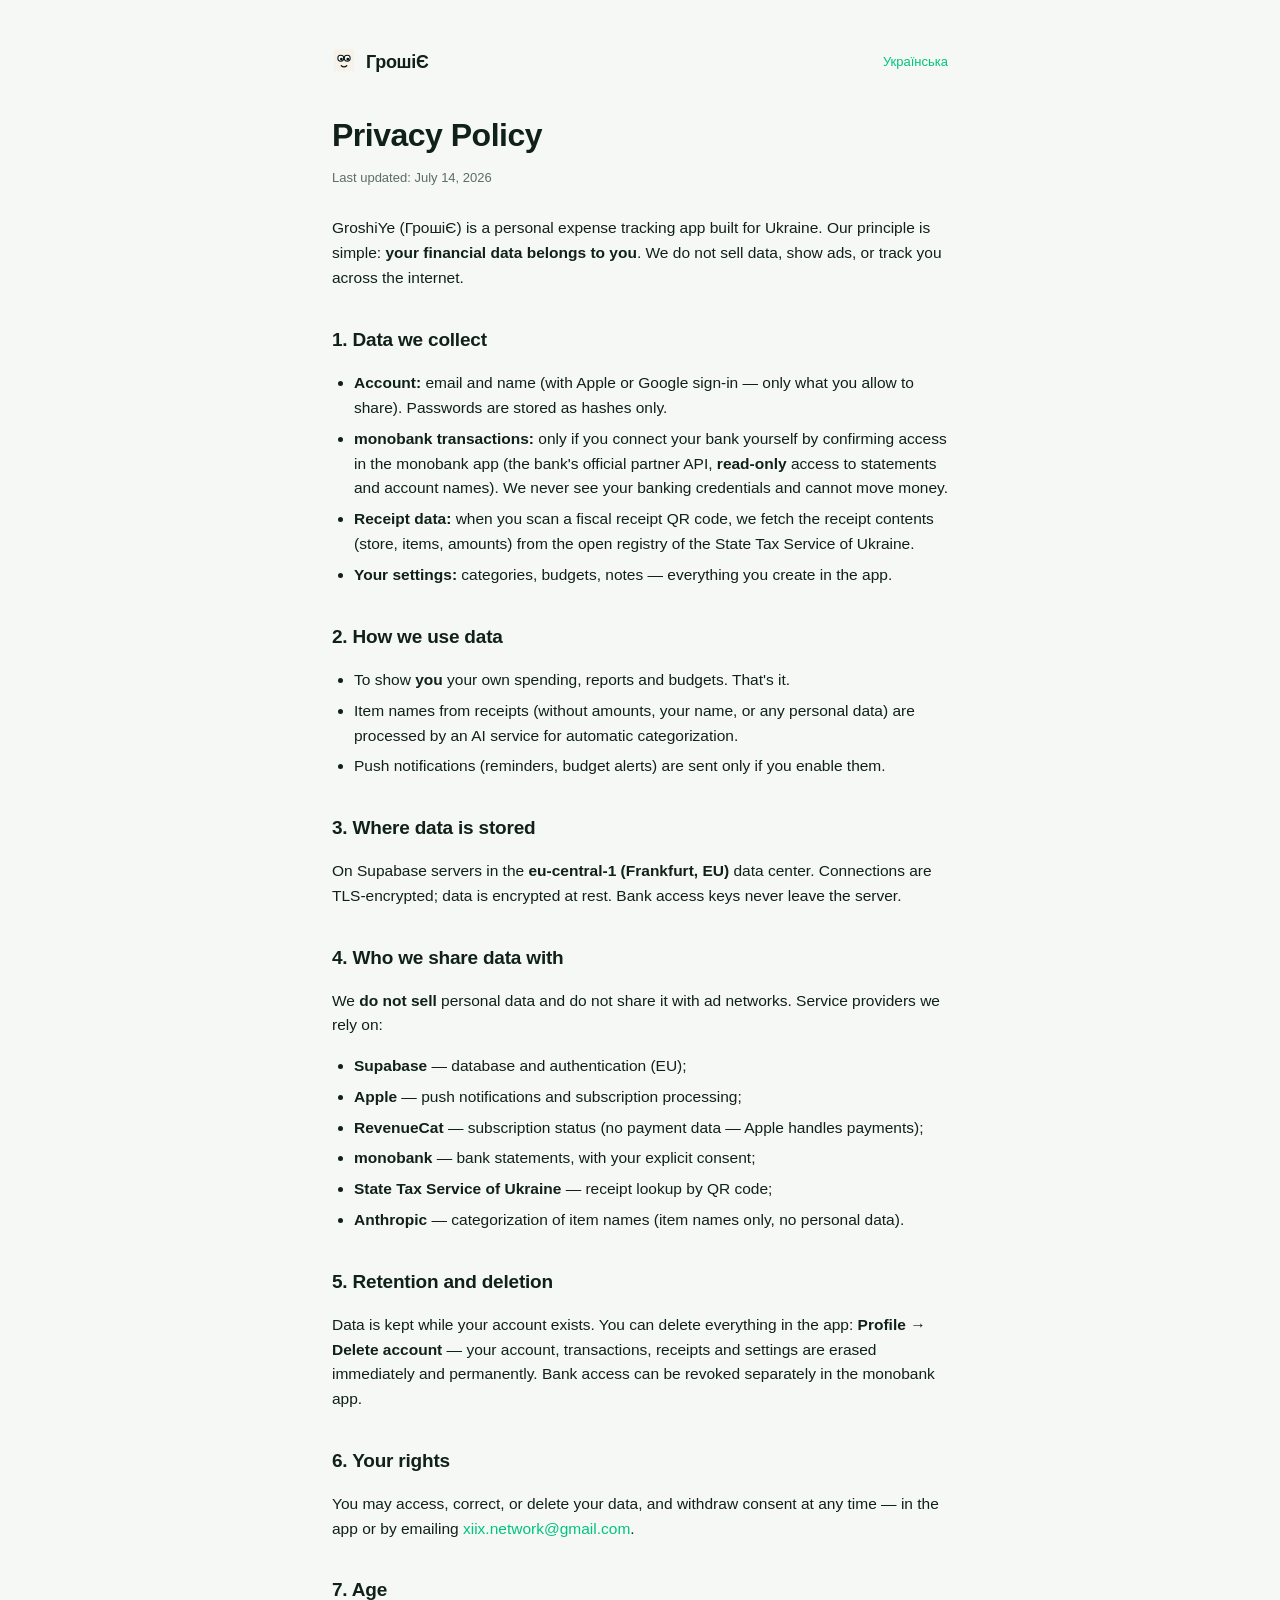
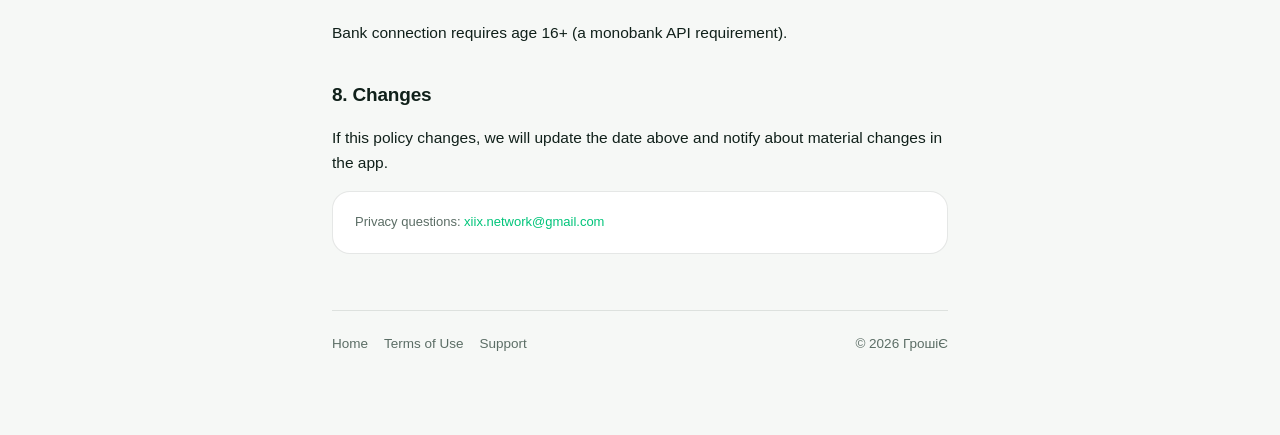
==== privacy-en.html @ 43907e04 "GroshiYe site: landing + privacy (UA/EN) + terms + support" ====
<!doctype html>
<html lang="en">
<head>
<meta charset="utf-8">
<meta name="viewport" content="width=device-width, initial-scale=1">
<title>Privacy Policy — GroshiYe (ГрошіЄ)</title>
<link rel="stylesheet" href="style.css">
</head>
<body>
<div class="wrap">
  <nav class="nav">
    <a class="brand" href="index.html">
      <svg width="24" height="28" viewBox="0 0 26 30" fill="none"><path d="M2 3c0-1.1.9-2 2-2h18c1.1 0 2 .9 2 2v23l-2.75-2-2.75 2-2.75-2-2.75 2-2.75-2-2.75 2-2.75-2L2 26V3z" fill="var(--paper)"/><circle cx="9.5" cy="11" r="3.2" fill="#fff" stroke="#04130d" stroke-width="1.1"/><circle cx="16.5" cy="11" r="3.2" fill="#fff" stroke="#04130d" stroke-width="1.1"/><circle cx="10.1" cy="11.8" r="1.5" fill="#04130d"/><circle cx="17.1" cy="11.8" r="1.5" fill="#04130d"/><path d="M10 19c1.8 1.6 4.2 1.6 6 0" stroke="#04130d" stroke-width="1.3" stroke-linecap="round"/></svg>
      ГрошіЄ
    </a>
    <span class="lang"><a href="privacy.html">Українська</a></span>
  </nav>

  <h1>Privacy Policy</h1>
  <p class="updated">Last updated: July 14, 2026</p>

  <p>GroshiYe (ГрошіЄ) is a personal expense tracking app built for Ukraine. Our principle is simple: <b>your financial data belongs to you</b>. We do not sell data, show ads, or track you across the internet.</p>

  <h2>1. Data we collect</h2>
  <ul>
    <li><b>Account:</b> email and name (with Apple or Google sign-in — only what you allow to share). Passwords are stored as hashes only.</li>
    <li><b>monobank transactions:</b> only if you connect your bank yourself by confirming access in the monobank app (the bank's official partner API, <b>read-only</b> access to statements and account names). We never see your banking credentials and cannot move money.</li>
    <li><b>Receipt data:</b> when you scan a fiscal receipt QR code, we fetch the receipt contents (store, items, amounts) from the open registry of the State Tax Service of Ukraine.</li>
    <li><b>Your settings:</b> categories, budgets, notes — everything you create in the app.</li>
  </ul>

  <h2>2. How we use data</h2>
  <ul>
    <li>To show <b>you</b> your own spending, reports and budgets. That's it.</li>
    <li>Item names from receipts (without amounts, your name, or any personal data) are processed by an AI service for automatic categorization.</li>
    <li>Push notifications (reminders, budget alerts) are sent only if you enable them.</li>
  </ul>

  <h2>3. Where data is stored</h2>
  <p>On Supabase servers in the <b>eu-central-1 (Frankfurt, EU)</b> data center. Connections are TLS-encrypted; data is encrypted at rest. Bank access keys never leave the server.</p>

  <h2>4. Who we share data with</h2>
  <p>We <b>do not sell</b> personal data and do not share it with ad networks. Service providers we rely on:</p>
  <ul>
    <li><b>Supabase</b> — database and authentication (EU);</li>
    <li><b>Apple</b> — push notifications and subscription processing;</li>
    <li><b>RevenueCat</b> — subscription status (no payment data — Apple handles payments);</li>
    <li><b>monobank</b> — bank statements, with your explicit consent;</li>
    <li><b>State Tax Service of Ukraine</b> — receipt lookup by QR code;</li>
    <li><b>Anthropic</b> — categorization of item names (item names only, no personal data).</li>
  </ul>

  <h2>5. Retention and deletion</h2>
  <p>Data is kept while your account exists. You can delete everything in the app: <b>Profile → Delete account</b> — your account, transactions, receipts and settings are erased immediately and permanently. Bank access can be revoked separately in the monobank app.</p>

  <h2>6. Your rights</h2>
  <p>You may access, correct, or delete your data, and withdraw consent at any time — in the app or by emailing <a href="mailto:xiix.network@gmail.com">xiix.network@gmail.com</a>.</p>

  <h2>7. Age</h2>
  <p>Bank connection requires age 16+ (a monobank API requirement).</p>

  <h2>8. Changes</h2>
  <p>If this policy changes, we will update the date above and notify about material changes in the app.</p>

  <div class="card small dim">Privacy questions: <a href="mailto:xiix.network@gmail.com">xiix.network@gmail.com</a></div>

  <footer class="footer">
    <a href="index.html">Home</a>
    <a href="terms.html">Terms of Use</a>
    <a href="support.html">Support</a>
    <span style="margin-left:auto">© 2026 ГрошіЄ</span>
  </footer>
</div>
</body>
</html>
---- style.css ----
:root {
  --bg: #0a0c0b; --card: #141715; --border: rgba(255,255,255,.09);
  --text: #f2f5f3; --dim: #9aa8a1; --mint: #00E5A0; --mint2: #00C47A;
  --ink: #04130d; --paper: #f6f2e9;
}
@media (prefers-color-scheme: light) {
  :root { --bg: #f6f8f6; --card: #ffffff; --border: rgba(4,19,13,.1);
          --text: #10201a; --dim: #5b6d65; --mint: #00C47A; }
}
* { box-sizing: border-box; }
body {
  margin: 0; background: var(--bg); color: var(--text);
  font-family: -apple-system, BlinkMacSystemFont, "SF Pro Text", "Segoe UI", Roboto, sans-serif;
  line-height: 1.6; -webkit-font-smoothing: antialiased;
}
.wrap { max-width: 660px; margin: 0 auto; padding: 48px 22px 80px; }
a { color: var(--mint); text-decoration: none; }
a:hover { text-decoration: underline; }

.nav { display: flex; align-items: center; justify-content: space-between; margin-bottom: 40px; }
.brand { display: flex; align-items: center; gap: 10px; font-weight: 800; font-size: 18px; color: var(--text); letter-spacing: -.3px; }
.brand svg { display: block; }
.nav .lang { font-size: 13px; color: var(--dim); }

h1 { font-size: 32px; line-height: 1.15; letter-spacing: -.5px; margin: 0 0 14px; text-wrap: balance; font-weight: 800; }
h1 .mint { color: var(--mint); }
h2 { font-size: 19px; margin: 34px 0 10px; letter-spacing: -.2px; }
p, li { font-size: 15.5px; color: var(--text); }
.dim { color: var(--dim); }
.small { font-size: 13px; }
ul { padding-left: 22px; }
li { margin: 6px 0; }

.updated { font-size: 13px; color: var(--dim); margin-bottom: 28px; }
.card { background: var(--card); border: 1px solid var(--border); border-radius: 18px; padding: 20px 22px; margin: 14px 0; }

.footer { margin-top: 56px; padding-top: 22px; border-top: 1px solid var(--border);
          display: flex; flex-wrap: wrap; gap: 16px; font-size: 13.5px; color: var(--dim); }
.footer a { color: var(--dim); }
.footer a:hover { color: var(--mint); }

/* landing */
.hero { text-align: center; padding: 24px 0 8px; }
.hero .chek { margin-bottom: 18px; }
.hero h1 { font-size: 40px; }
.hero .sub { font-size: 17px; color: var(--dim); max-width: 46ch; margin: 0 auto 26px; }
.badge { display: inline-block; font-size: 14px; font-weight: 700; color: var(--ink);
         background: var(--mint); padding: 12px 22px; border-radius: 100px; }
.badge.soft { background: transparent; color: var(--mint); border: 1px solid var(--mint); margin-left: 8px; }
.features { display: grid; grid-template-columns: repeat(3, 1fr); gap: 12px; margin-top: 44px; }
@media (max-width: 620px) { .features { grid-template-columns: 1fr; } .hero h1 { font-size: 32px; } }
.feat { background: var(--card); border: 1px solid var(--border); border-radius: 18px; padding: 20px; text-align: left; }
.feat .ic { font-size: 22px; margin-bottom: 8px; color: var(--mint); font-weight: 800; }
.feat b { display: block; font-size: 15px; margin-bottom: 4px; }
.feat span { font-size: 13.5px; color: var(--dim); }
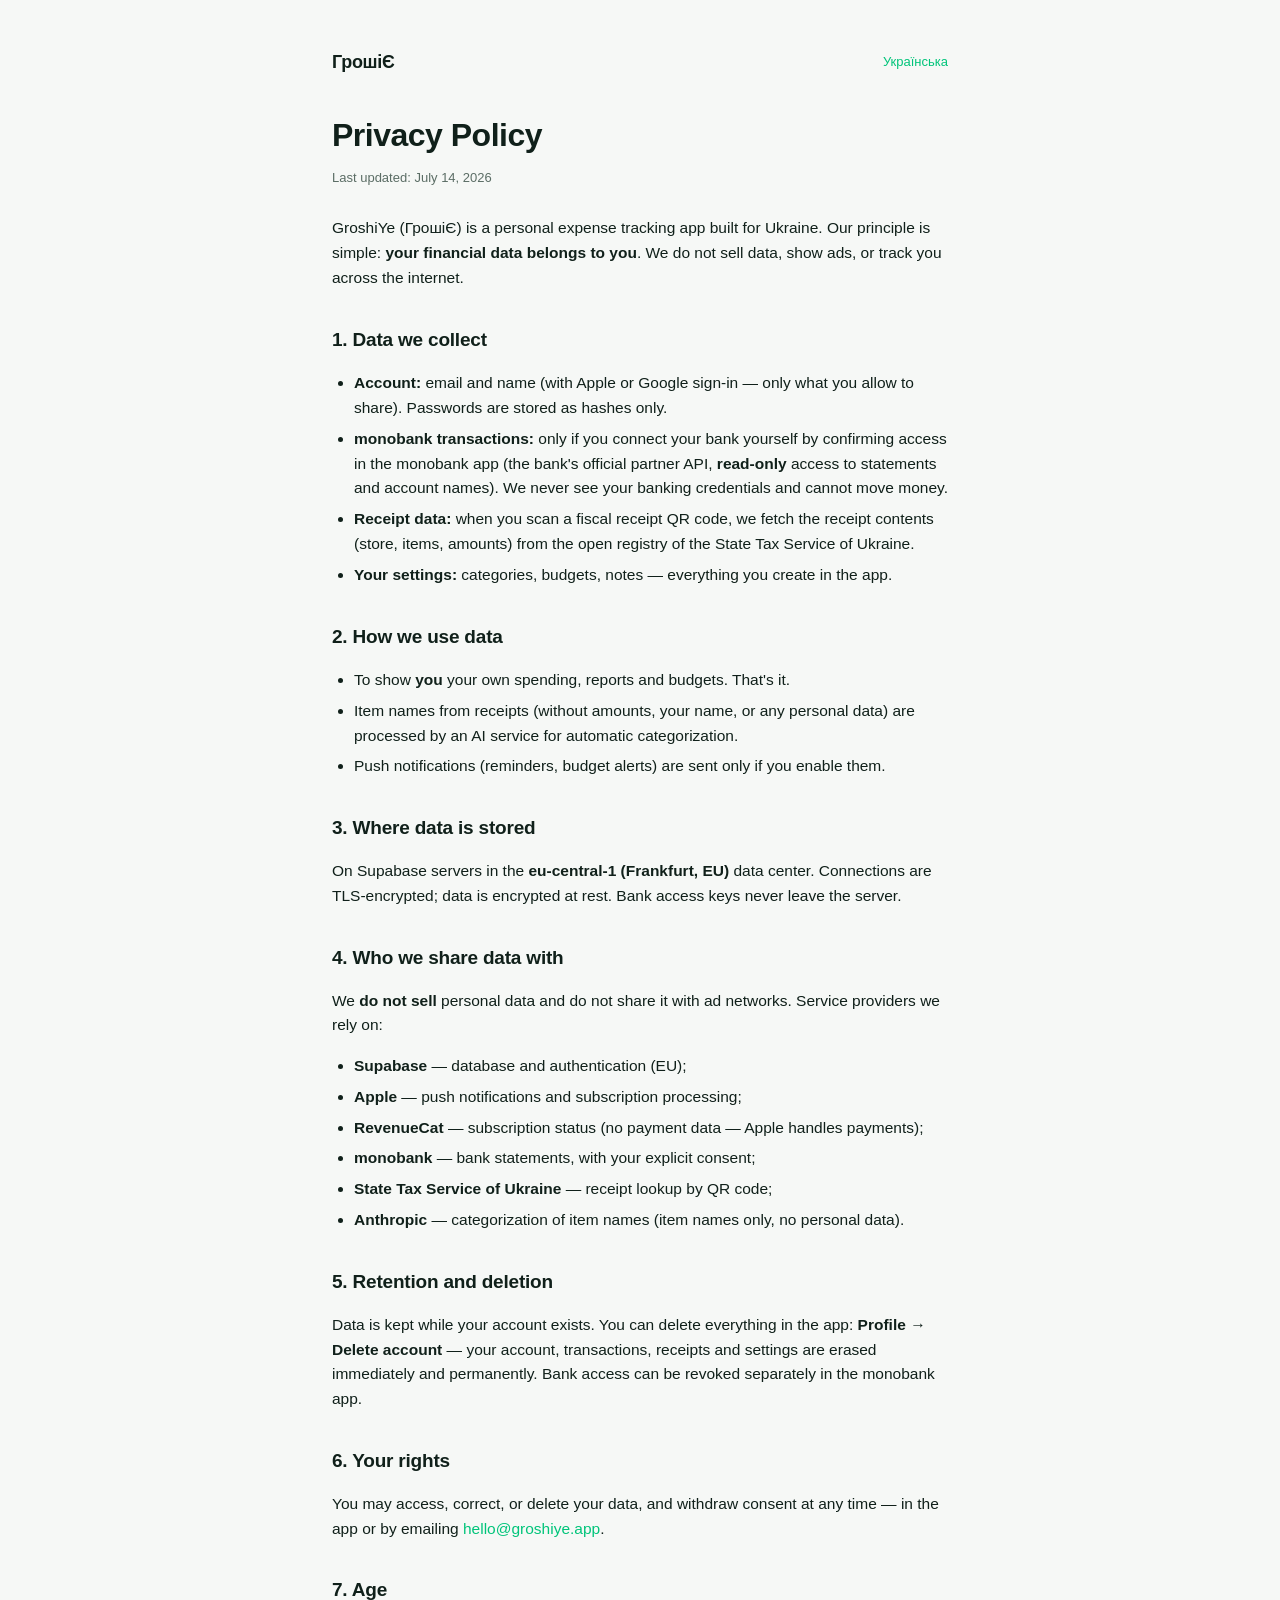
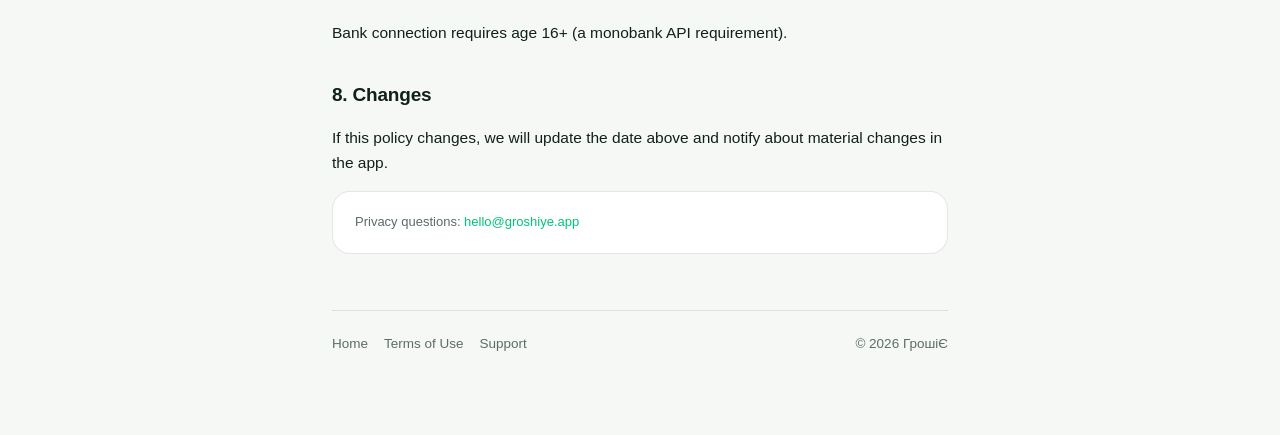
==== commit b67a831e: "legal pages: plain wordmark header (no mascot), contact -> hello@groshiye.app" ====
--- a/privacy-en.html
+++ b/privacy-en.html
@@ -4,13 +4,12 @@
 <meta charset="utf-8">
 <meta name="viewport" content="width=device-width, initial-scale=1">
 <title>Privacy Policy — GroshiYe (ГрошіЄ)</title>
-<link rel="stylesheet" href="style.css">
+<link rel="stylesheet" href="legal.css">
 </head>
 <body>
 <div class="wrap">
   <nav class="nav">
-    <a class="brand" href="index.html">
-      <svg width="24" height="28" viewBox="0 0 26 30" fill="none"><path d="M2 3c0-1.1.9-2 2-2h18c1.1 0 2 .9 2 2v23l-2.75-2-2.75 2-2.75-2-2.75 2-2.75-2-2.75 2-2.75-2L2 26V3z" fill="var(--paper)"/><circle cx="9.5" cy="11" r="3.2" fill="#fff" stroke="#04130d" stroke-width="1.1"/><circle cx="16.5" cy="11" r="3.2" fill="#fff" stroke="#04130d" stroke-width="1.1"/><circle cx="10.1" cy="11.8" r="1.5" fill="#04130d"/><circle cx="17.1" cy="11.8" r="1.5" fill="#04130d"/><path d="M10 19c1.8 1.6 4.2 1.6 6 0" stroke="#04130d" stroke-width="1.3" stroke-linecap="round"/></svg>
+    <a class="brand" href="/">
       ГрошіЄ
     </a>
     <span class="lang"><a href="privacy.html">Українська</a></span>
@@ -54,7 +53,7 @@
   <p>Data is kept while your account exists. You can delete everything in the app: <b>Profile → Delete account</b> — your account, transactions, receipts and settings are erased immediately and permanently. Bank access can be revoked separately in the monobank app.</p>
 
   <h2>6. Your rights</h2>
-  <p>You may access, correct, or delete your data, and withdraw consent at any time — in the app or by emailing <a href="mailto:xiix.network@gmail.com">xiix.network@gmail.com</a>.</p>
+  <p>You may access, correct, or delete your data, and withdraw consent at any time — in the app or by emailing <a href="mailto:hello@groshiye.app">hello@groshiye.app</a>.</p>
 
   <h2>7. Age</h2>
   <p>Bank connection requires age 16+ (a monobank API requirement).</p>
@@ -62,10 +61,10 @@
   <h2>8. Changes</h2>
   <p>If this policy changes, we will update the date above and notify about material changes in the app.</p>
 
-  <div class="card small dim">Privacy questions: <a href="mailto:xiix.network@gmail.com">xiix.network@gmail.com</a></div>
+  <div class="card small dim">Privacy questions: <a href="mailto:hello@groshiye.app">hello@groshiye.app</a></div>
 
   <footer class="footer">
-    <a href="index.html">Home</a>
+    <a href="/">Home</a>
     <a href="terms.html">Terms of Use</a>
     <a href="support.html">Support</a>
     <span style="margin-left:auto">© 2026 ГрошіЄ</span>
--- a/legal.css
+++ b/legal.css
@@ -0,0 +1,55 @@
+:root {
+  --bg: #0a0c0b; --card: #141715; --border: rgba(255,255,255,.09);
+  --text: #f2f5f3; --dim: #9aa8a1; --mint: #00E5A0; --mint2: #00C47A;
+  --ink: #04130d; --paper: #f6f2e9;
+}
+@media (prefers-color-scheme: light) {
+  :root { --bg: #f6f8f6; --card: #ffffff; --border: rgba(4,19,13,.1);
+          --text: #10201a; --dim: #5b6d65; --mint: #00C47A; }
+}
+* { box-sizing: border-box; }
+body {
+  margin: 0; background: var(--bg); color: var(--text);
+  font-family: -apple-system, BlinkMacSystemFont, "SF Pro Text", "Segoe UI", Roboto, sans-serif;
+  line-height: 1.6; -webkit-font-smoothing: antialiased;
+}
+.wrap { max-width: 660px; margin: 0 auto; padding: 48px 22px 80px; }
+a { color: var(--mint); text-decoration: none; }
+a:hover { text-decoration: underline; }
+
+.nav { display: flex; align-items: center; justify-content: space-between; margin-bottom: 40px; }
+.brand { display: flex; align-items: center; gap: 10px; font-weight: 800; font-size: 18px; color: var(--text); letter-spacing: -.3px; }
+.brand svg { display: block; }
+.nav .lang { font-size: 13px; color: var(--dim); }
+
+h1 { font-size: 32px; line-height: 1.15; letter-spacing: -.5px; margin: 0 0 14px; text-wrap: balance; font-weight: 800; }
+h1 .mint { color: var(--mint); }
+h2 { font-size: 19px; margin: 34px 0 10px; letter-spacing: -.2px; }
+p, li { font-size: 15.5px; color: var(--text); }
+.dim { color: var(--dim); }
+.small { font-size: 13px; }
+ul { padding-left: 22px; }
+li { margin: 6px 0; }
+
+.updated { font-size: 13px; color: var(--dim); margin-bottom: 28px; }
+.card { background: var(--card); border: 1px solid var(--border); border-radius: 18px; padding: 20px 22px; margin: 14px 0; }
+
+.footer { margin-top: 56px; padding-top: 22px; border-top: 1px solid var(--border);
+          display: flex; flex-wrap: wrap; gap: 16px; font-size: 13.5px; color: var(--dim); }
+.footer a { color: var(--dim); }
+.footer a:hover { color: var(--mint); }
+
+/* landing */
+.hero { text-align: center; padding: 24px 0 8px; }
+.hero .chek { margin-bottom: 18px; }
+.hero h1 { font-size: 40px; }
+.hero .sub { font-size: 17px; color: var(--dim); max-width: 46ch; margin: 0 auto 26px; }
+.badge { display: inline-block; font-size: 14px; font-weight: 700; color: var(--ink);
+         background: var(--mint); padding: 12px 22px; border-radius: 100px; }
+.badge.soft { background: transparent; color: var(--mint); border: 1px solid var(--mint); margin-left: 8px; }
+.features { display: grid; grid-template-columns: repeat(3, 1fr); gap: 12px; margin-top: 44px; }
+@media (max-width: 620px) { .features { grid-template-columns: 1fr; } .hero h1 { font-size: 32px; } }
+.feat { background: var(--card); border: 1px solid var(--border); border-radius: 18px; padding: 20px; text-align: left; }
+.feat .ic { font-size: 22px; margin-bottom: 8px; color: var(--mint); font-weight: 800; }
+.feat b { display: block; font-size: 15px; margin-bottom: 4px; }
+.feat span { font-size: 13.5px; color: var(--dim); }
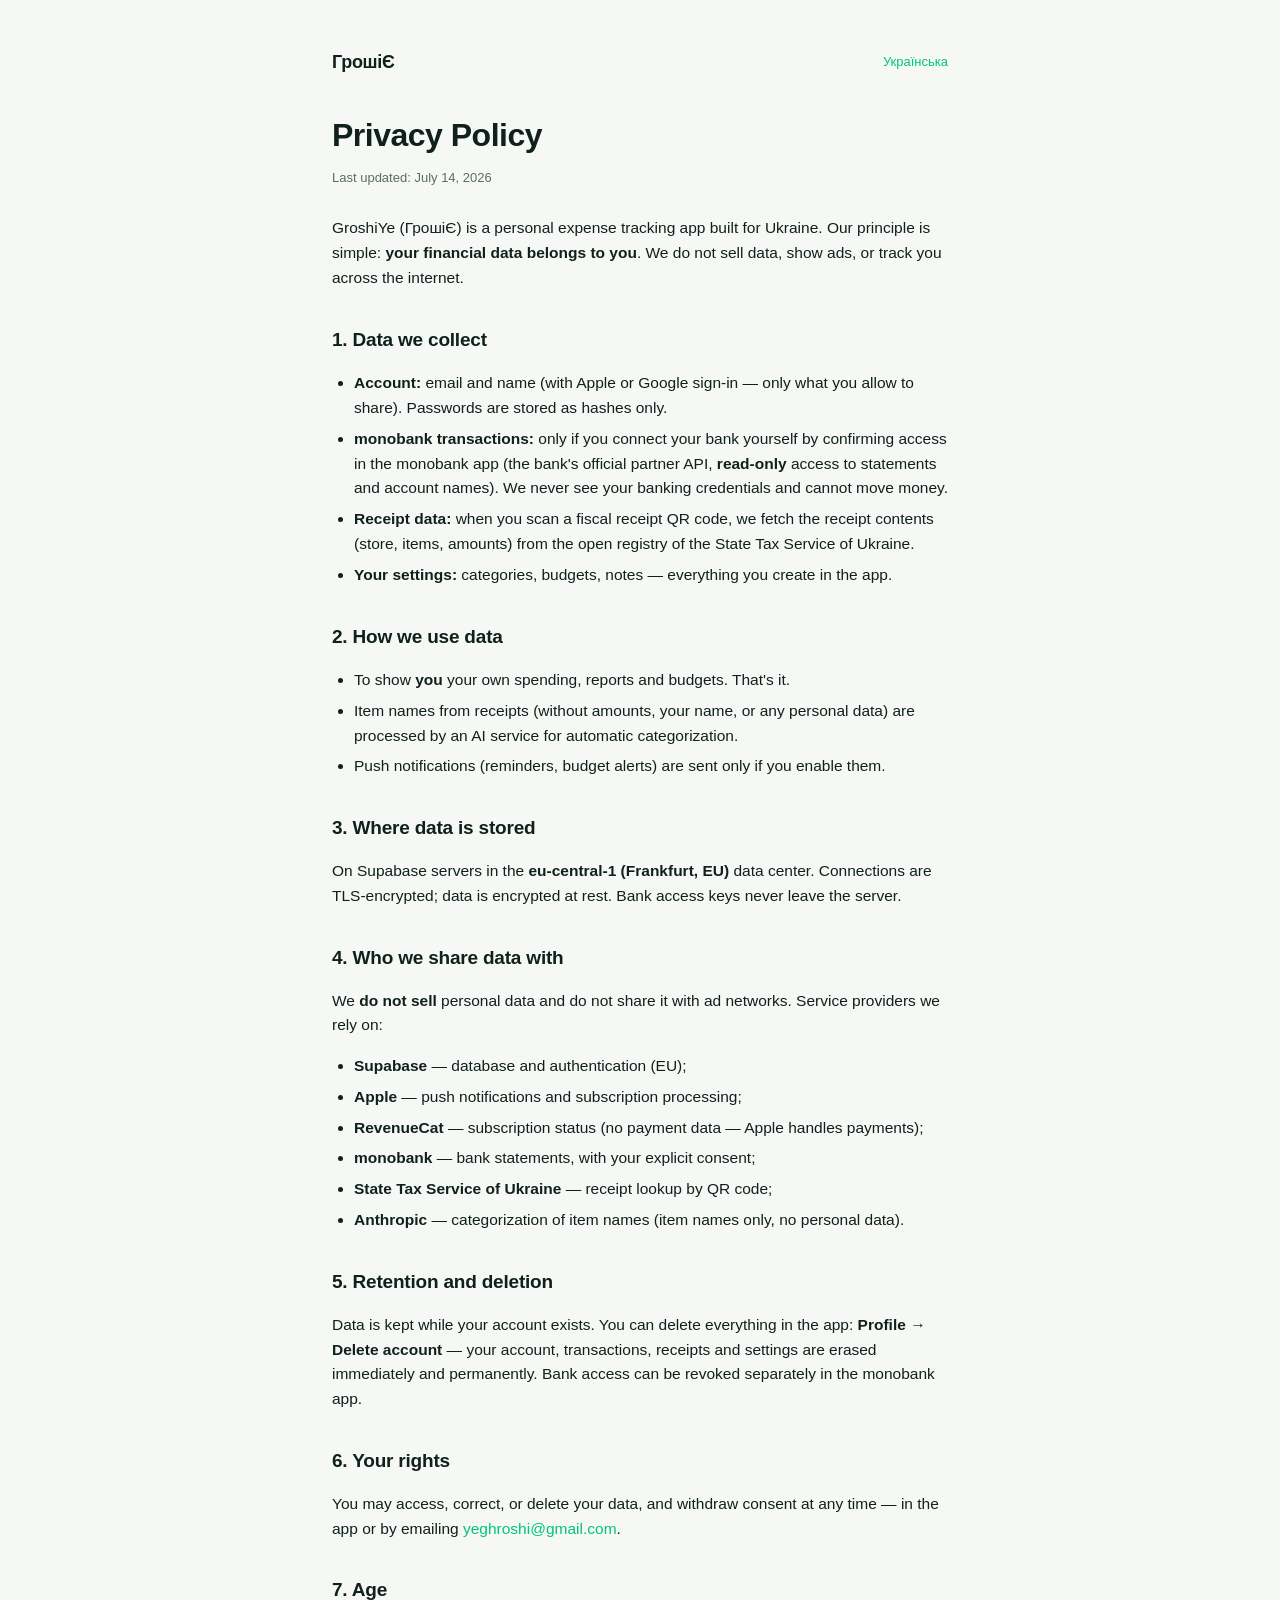
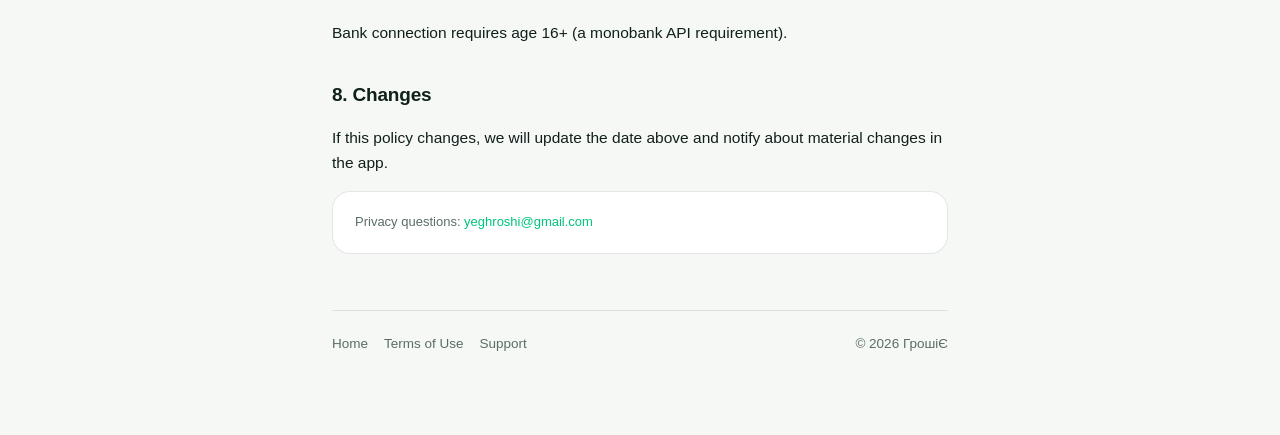
==== commit 669c34d4: "contact email -> yeghroshi@gmail.com (until hello@ forwarder exists)" ====
--- a/privacy-en.html
+++ b/privacy-en.html
@@ -53,7 +53,7 @@
   <p>Data is kept while your account exists. You can delete everything in the app: <b>Profile → Delete account</b> — your account, transactions, receipts and settings are erased immediately and permanently. Bank access can be revoked separately in the monobank app.</p>
 
   <h2>6. Your rights</h2>
-  <p>You may access, correct, or delete your data, and withdraw consent at any time — in the app or by emailing <a href="mailto:hello@groshiye.app">hello@groshiye.app</a>.</p>
+  <p>You may access, correct, or delete your data, and withdraw consent at any time — in the app or by emailing <a href="mailto:yeghroshi@gmail.com">yeghroshi@gmail.com</a>.</p>
 
   <h2>7. Age</h2>
   <p>Bank connection requires age 16+ (a monobank API requirement).</p>
@@ -61,7 +61,7 @@
   <h2>8. Changes</h2>
   <p>If this policy changes, we will update the date above and notify about material changes in the app.</p>
 
-  <div class="card small dim">Privacy questions: <a href="mailto:hello@groshiye.app">hello@groshiye.app</a></div>
+  <div class="card small dim">Privacy questions: <a href="mailto:yeghroshi@gmail.com">yeghroshi@gmail.com</a></div>
 
   <footer class="footer">
     <a href="/">Home</a>
